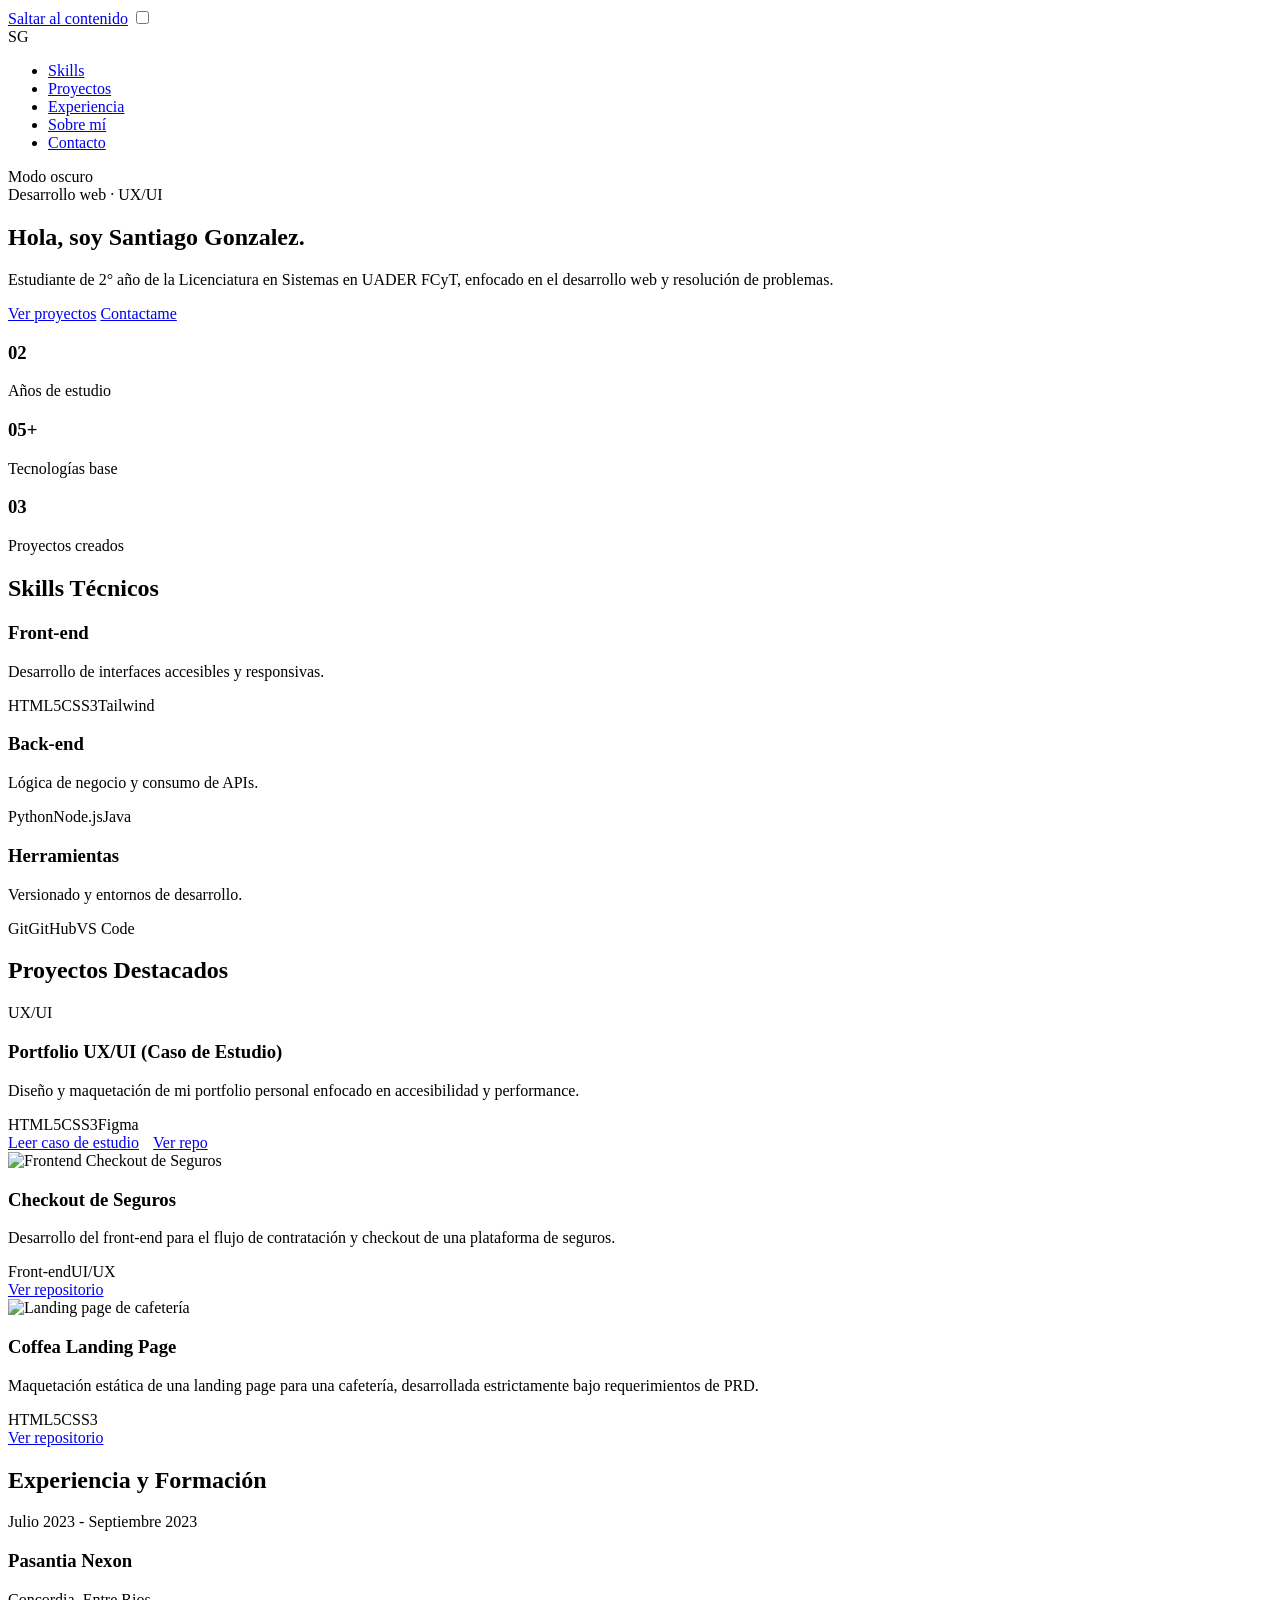
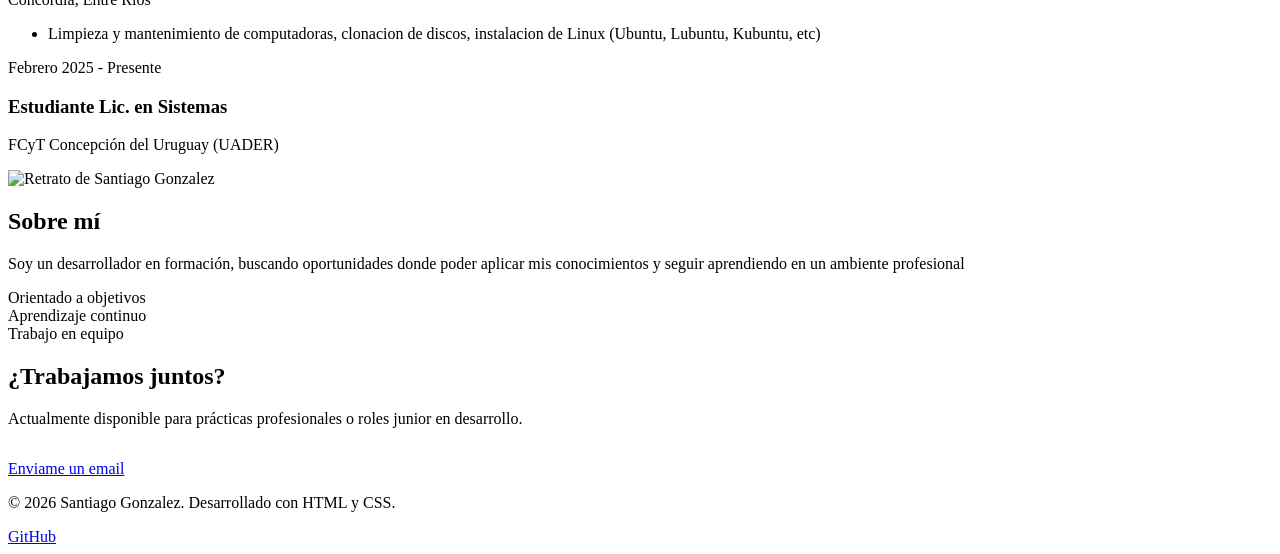
==== index.html @ c561883c "feat: estructura base del HTML semantico" ====
<!DOCTYPE html>
<html lang="es">
<head>
    <meta charset="UTF-8">
    <meta name="viewport" content="width=device-width, initial-scale=1.0">
    <!-- Metadatos SEO y Open Graph -->
    <title>Santiago Gonzalez | Portfolio UX/UI & Dev</title>
    <meta name="description" content="Portfolio de Santiago Gonzalez, estudiante de Licenciatura en Sistemas en FCyT UADER.">
    <meta property="og:title" content="Santiago Gonzalez | Portfolio">
    <meta property="og:description" content="Desarrollador Web y estudiante de Sistemas">
    <meta property="og:image" content="link-a-tu-imagen.jpg">
    <meta name="theme-color" content="#f0f4f8">
    
    <!-- Fuentes de Google Fonts -->
    <link rel="preconnect" href="https://fonts.googleapis.com">
    <link rel="preconnect" href="https://fonts.gstatic.com" crossorigin>
    <link href="https://fonts.googleapis.com/css2?family=Inter:wght@400;600&family=Space+Grotesk:wght@600;700&display=swap" rel="stylesheet">
    
    <link rel="stylesheet" href="style.css">
</head>
<body>
    <!-- Enlace de accesibilidad para teclado -->
    <a href="#main-content" class="skip-link">Saltar al contenido</a>

    <input class="theme-toggle" type="checkbox" id="theme-toggle">

    <!-- 1. HEADER -->
    <header class="header">
        <nav class="nav-container">
            <div class="logo">SG</div>
            <ul class="nav-links">
                <li><a href="#skills">Skills</a></li>
                <li><a href="#proyectos">Proyectos</a></li>
                <li><a href="#experiencia">Experiencia</a></li>
                <li><a href="#sobre-mi">Sobre mí</a></li>
                <li><a href="#contacto">Contacto</a></li>
            </ul>
            <label class="theme-switch" for="theme-toggle">
                <span class="theme-switch-icon" aria-hidden="true"></span>
                <span class="theme-switch-text">Modo oscuro</span>
            </label>
        </nav>
    </header>

    <main id="main-content">
        <!-- 2. HERO -->
        <section id="hero" class="hero">
            <div class="hero-content">
                <span class="eyebrow">Desarrollo web · UX/UI</span>
                <h1>Hola, soy Santiago Gonzalez.</h1>
                <p class="subtitle">Estudiante de 2° año de la Licenciatura en Sistemas en UADER FCyT, enfocado en el desarrollo web y resolución de problemas.</p>
                <div class="hero-ctas">
                    <a href="#proyectos" class="btn btn-primary">Ver proyectos</a>
                    <a href="#contacto" class="btn btn-secondary">Contactame</a>
                </div>
            </div>
        </section>

        <!-- 3. MÉTRICAS -->
        <section id="metricas" class="section">
            <div class="grid-metricas">
                <article class="card-metrica">
                    <h3>02</h3>
                    <p>Años de estudio</p>
                </article>
                <article class="card-metrica">
                    <h3>05+</h3>
                    <p>Tecnologías base</p>
                </article>
                <article class="card-metrica">
                    <h3>03</h3>
                    <p>Proyectos creados</p>
                </article>
            </div>
        </section>

        <!-- 4. SKILLS -->
        <section id="skills" class="section">
            <h2>Skills Técnicos</h2>
            <div class="grid-skills">
                <article class="card-skill">
                    <h3>Front-end</h3>
                    <p>Desarrollo de interfaces accesibles y responsivas.</p>
                    <div class="tags">
                        <span>HTML5</span><span>CSS3</span><span>Tailwind</span>
                    </div>
                </article>
                <article class="card-skill">
                    <h3>Back-end</h3>
                    <p>Lógica de negocio y consumo de APIs.</p>
                    <div class="tags">
                        <span>Python</span><span>Node.js</span><span>Java</span>
                    </div>
                </article>
                <article class="card-skill">
                    <h3>Herramientas</h3>
                    <p>Versionado y entornos de desarrollo.</p>
                    <div class="tags">
                        <span>Git</span><span>GitHub</span><span>VS Code</span>
                    </div>
                </article>
            </div>
        </section>

       <!-- 5. PROYECTOS -->
        <section id="proyectos" class="section">
            <h2>Proyectos Destacados</h2>
            <div class="grid-proyectos">
                
                <!-- PROYECTO 1: CASO DE ESTUDIO (Obligatorio) -->
                <article class="card-proyecto">
                    <div class="project-visual project-visual--ux" role="img" aria-label="Diseño del portfolio UX/UI">
                        <span>UX/UI</span>
                    </div>
                    <h3>Portfolio UX/UI (Caso de Estudio)</h3>
                    <p>Diseño y maquetación de mi portfolio personal enfocado en accesibilidad y performance.</p>
                    <div class="tags">
                        <span>HTML5</span><span>CSS3</span><span>Figma</span>
                    </div>
                    <a href="caso-estudio.html" class="link-proyecto">Leer caso de estudio</a>
                    <a href="https://github.com/santiagogo8911/TU-REPO-DEL-PORTFOLIO" class="link-proyecto" target="_blank" rel="noopener noreferrer" style="margin-left: 10px;">Ver repo</a>
                </article>
                
                <!-- PROYECTO 2: CHECKOUT SEGUROS -->
                <article class="card-proyecto">
                    <!-- Sacale captura al TP de seguros y guardala como seguros.webp -->
                    <img class="project-image" src="seguros.webp" alt="Frontend Checkout de Seguros" width="400" height="200" loading="lazy">
                    <h3>Checkout de Seguros</h3>
                    <p>Desarrollo del front-end para el flujo de contratación y checkout de una plataforma de seguros.</p>
                    <div class="tags">
                        <span>Front-end</span><span>UI/UX</span>
                    </div>
                    <a href="https://github.com/santiagogo8911/tp-seguros" class="link-proyecto" target="_blank" rel="noopener noreferrer">Ver repositorio</a>
                </article>
                
                <!-- PROYECTO 3: COFFEA LANDING -->
                <article class="card-proyecto">
                    <!-- Sacale captura al TP de la cafetería y guardala como coffea.webp -->
                    <img class="project-image" src="coffea.webp" alt="Landing page de cafetería" width="400" height="200" loading="lazy">
                    <h3>Coffea Landing Page</h3>
                    <p>Maquetación estática de una landing page para una cafetería, desarrollada estrictamente bajo requerimientos de PRD.</p>
                    <div class="tags">
                        <span>HTML5</span><span>CSS3</span>
                    </div>
                    <a href="https://github.com/santiagogo8911/coffea-landing" class="link-proyecto" target="_blank" rel="noopener noreferrer">Ver repositorio</a>
                </article>
                
            </div>
        </section>

        <!-- 6. EXPERIENCIA -->
        <section id="experiencia" class="section">
            <h2>Experiencia y Formación</h2>
            <div class="timeline">
                <article class="timeline-item">
                    <span class="date">Julio 2023 - Septiembre 2023</span>
                    <h3>Pasantia Nexon</h3>
                    <p>Concordia, Entre Rios</p>
                    <ul>
                        <li>Limpieza y mantenimiento de computadoras, clonacion de discos, instalacion de Linux (Ubuntu, Lubuntu, Kubuntu, etc)</li>
                    </ul>
                </article>
                <article class="timeline-item">
                    <span class="date">Febrero 2025 - Presente </span>
                    <h3>Estudiante Lic. en Sistemas</h3>
                    <p>FCyT Concepción del Uruguay (UADER)</p>
                </article>
            </div>
        </section>

        <!-- 7. SOBRE MÍ -->
        <section id="sobre-mi" class="section grid-sobre-mi">
            <div class="sobre-mi-img">
    <img class="profile-image" src="perfil2.webp" alt="Retrato de Santiago Gonzalez" loading="lazy">
</div>
            <div class="sobre-mi-texto">
                <h2>Sobre mí</h2>
                <p>Soy un desarrollador en formación, buscando oportunidades donde poder aplicar mis conocimientos y seguir aprendiendo en un ambiente profesional </p>
                <div class="principios">
                    <article class="principio"> Orientado a objetivos</article>
                    <article class="principio"> Aprendizaje continuo</article>
                    <article class="principio"> Trabajo en equipo</article>
                </div>
            </div>
        </section>

        <!-- 8. CONTACTO -->
        <section id="contacto" class="section section-contacto">
            <h2>¿Trabajamos juntos?</h2>
            <p>Actualmente disponible para prácticas profesionales o roles junior en desarrollo.</p>
            <div class="hero-ctas" style="justify-content: center; margin-top: 2rem;">
                <!-- Cambiá el mail -->
                <a href="mailto:gonzalezzsantiago35@gmail.com" class="btn btn-primary">Enviame un email</a>
            </div>
        </section>
    </main>

    <!-- 9. FOOTER -->
    <footer class="footer">
        <p>&copy; 2026 Santiago Gonzalez. Desarrollado con HTML y CSS.</p>
        <div class="footer-links">
            <a href="https://github.com/tu-usuario" target="_blank" rel="noopener noreferrer">GitHub</a>
        </div>
    </footer>
</body>
</html>
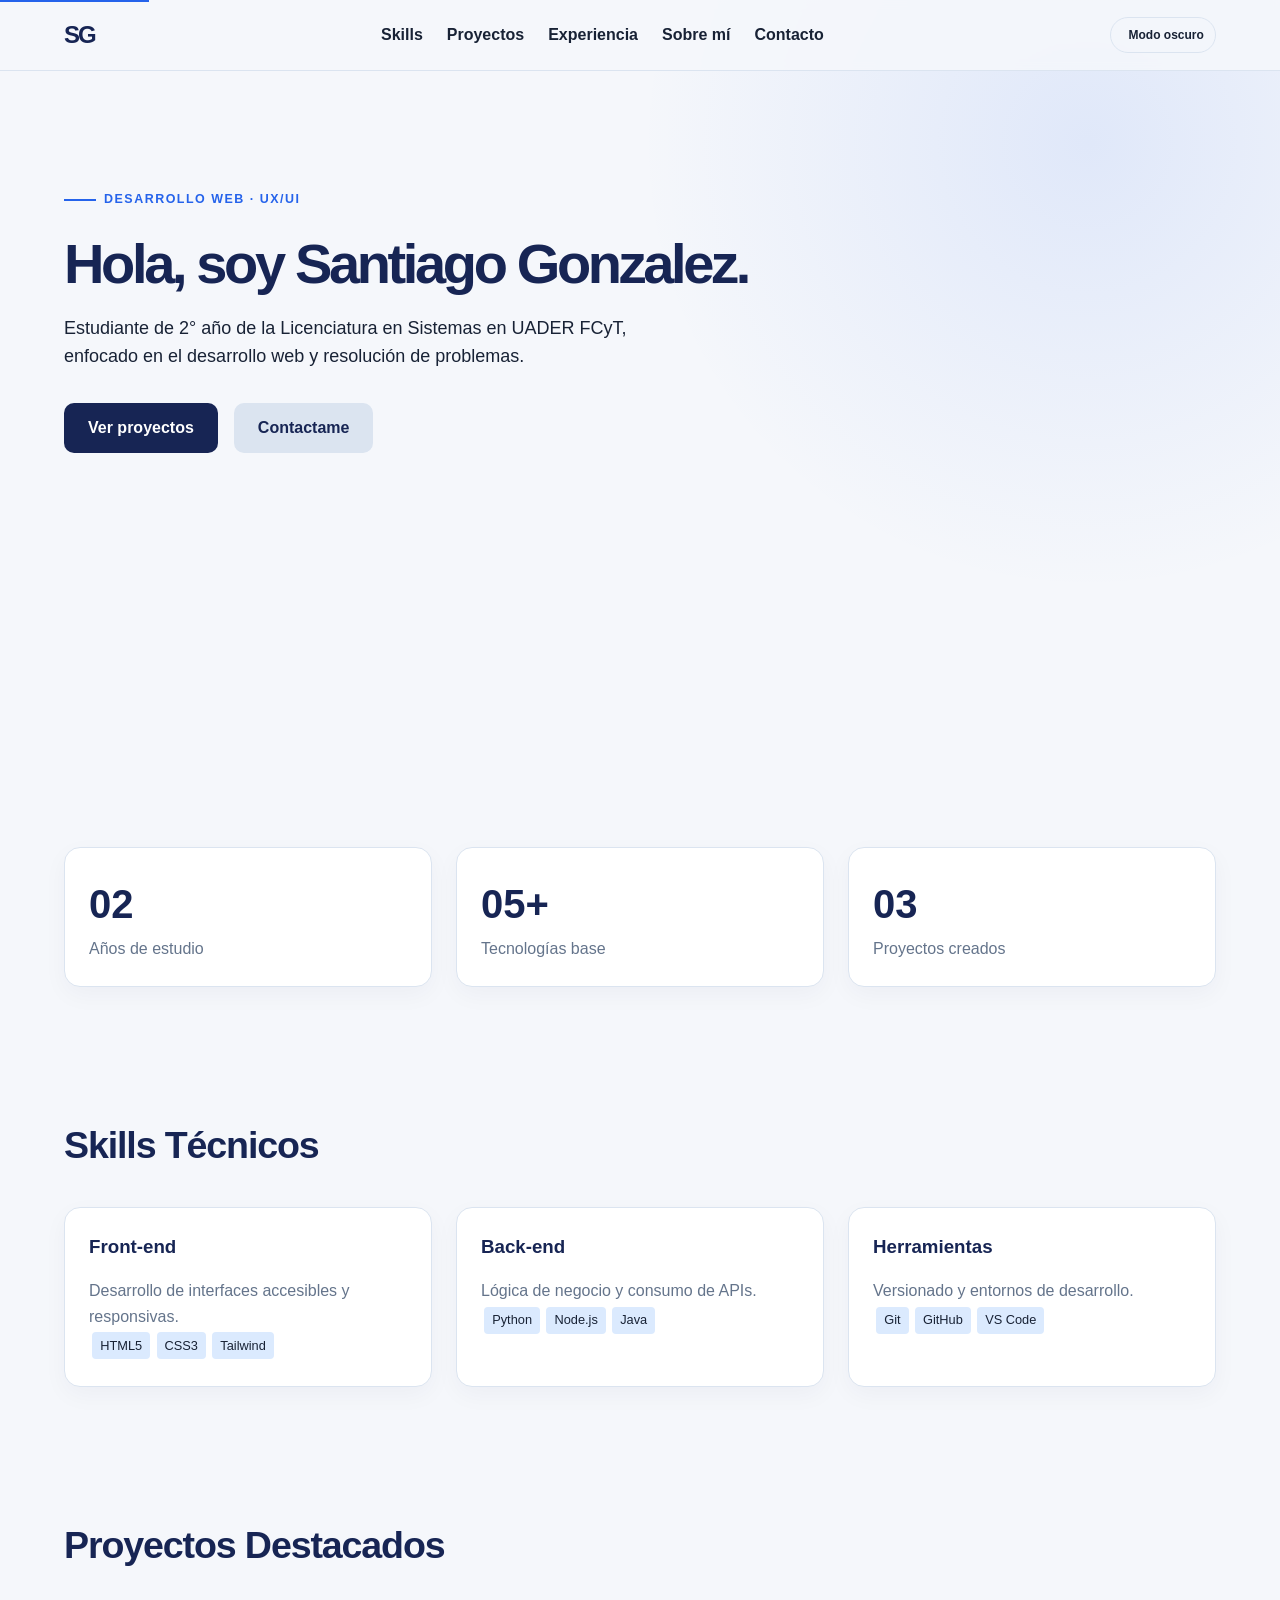
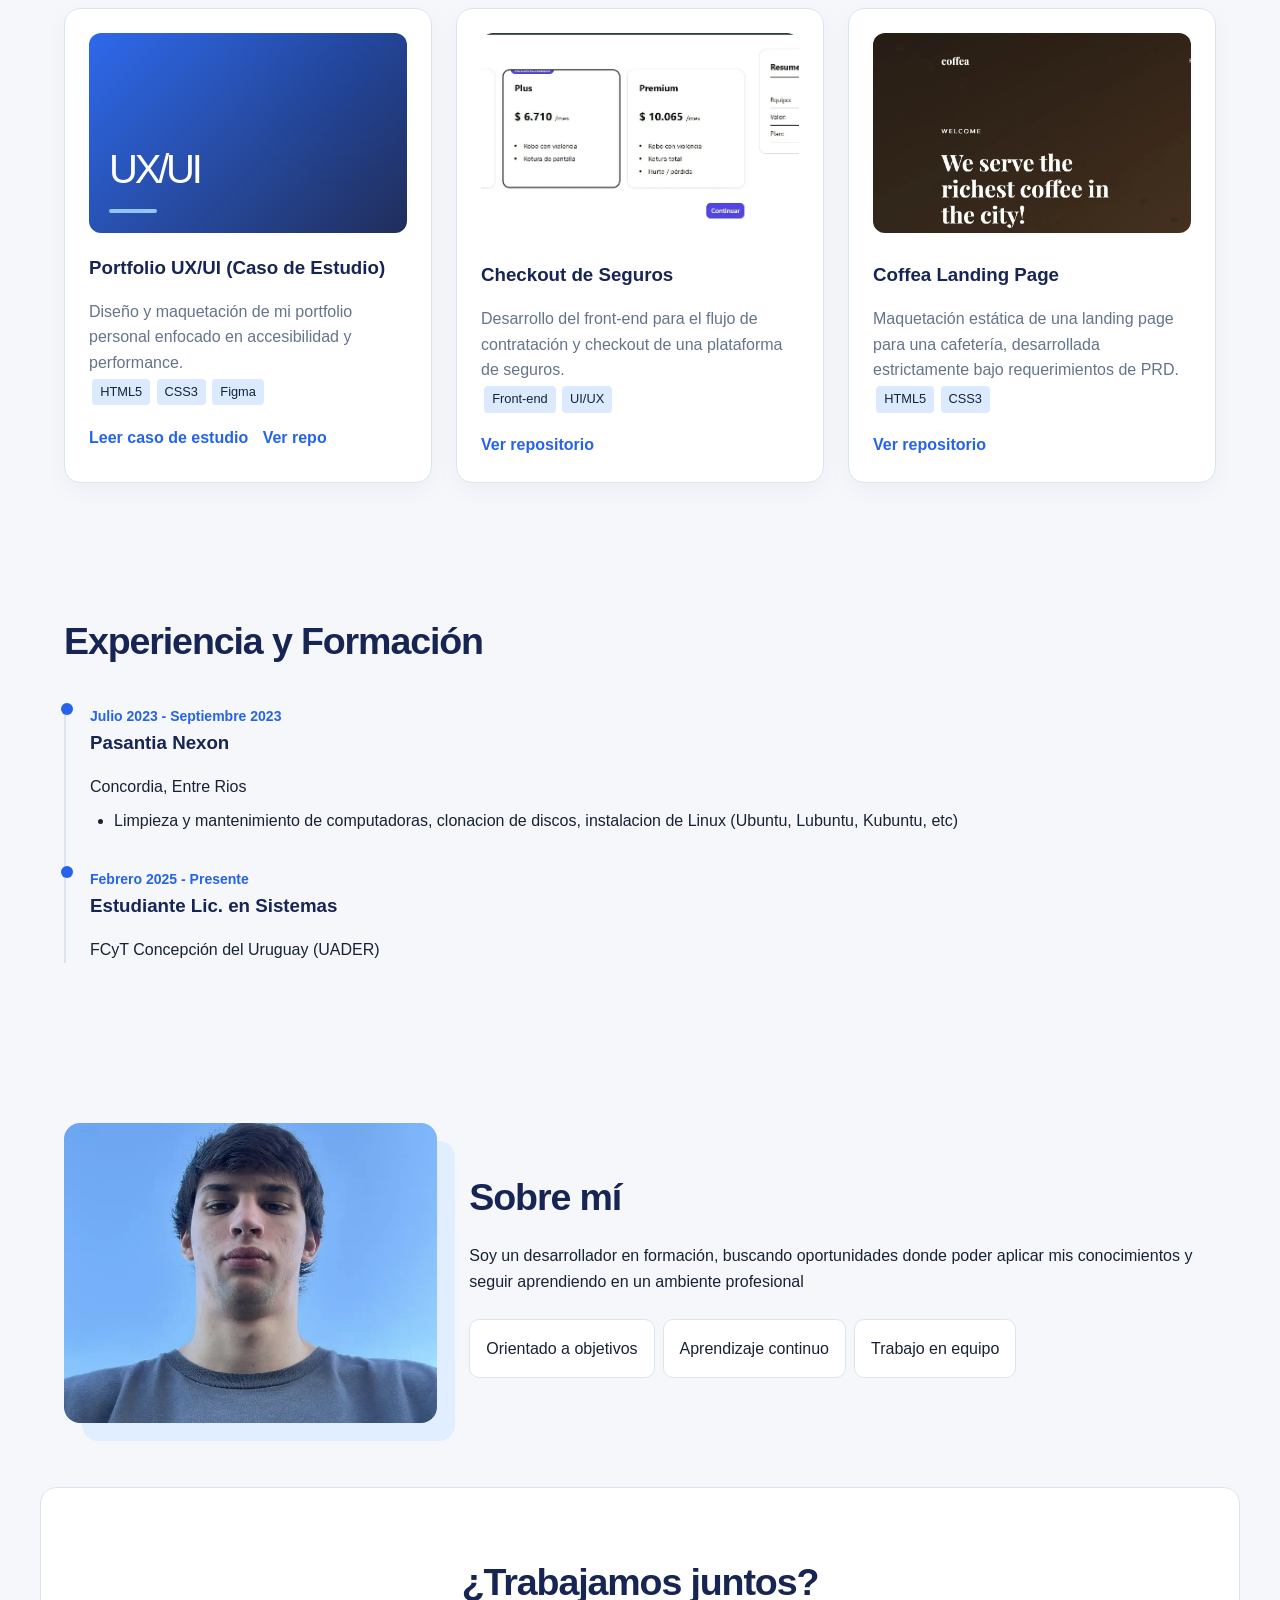
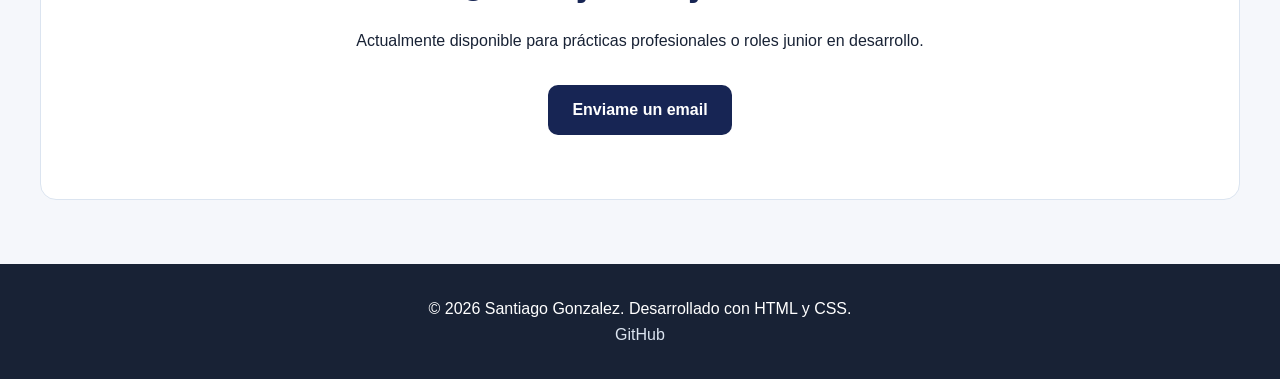
==== commit fdbec567: "fix: sube archivo caso-estudio.html faltante" ====
--- a/index.html
+++ b/index.html
@@ -118,7 +118,7 @@
                         <span>HTML5</span><span>CSS3</span><span>Figma</span>
                     </div>
                     <a href="caso-estudio.html" class="link-proyecto">Leer caso de estudio</a>
-                    <a href="https://github.com/santiagogo8911/TU-REPO-DEL-PORTFOLIO" class="link-proyecto" target="_blank" rel="noopener noreferrer" style="margin-left: 10px;">Ver repo</a>
+                    <a href="https://github.com/santiagogo8911/portfolio-web" class="link-proyecto" target="_blank" rel="noopener noreferrer" style="margin-left: 10px;">Ver repo</a>
                 </article>
                 
                 <!-- PROYECTO 2: CHECKOUT SEGUROS -->
--- a/style.css
+++ b/style.css
@@ -0,0 +1,533 @@
+/* style.css */
+
+/* 1. VARIABLES (Tu paleta Azul Naval + Accent eléctrico) */
+:root {
+  --bg-color: #f5f7fb;
+  --surface: #ffffff;
+  --text-color: #182235;
+  --muted: #64748b;
+  --primary: #172554;
+  --secondary: #dbe4f0;
+  --accent: #2563eb;
+  --accent-soft: #dbeafe;
+  --header-bg: rgba(245, 247, 251, 0.86);
+  
+  --font-heading: 'Space Grotesk', sans-serif;
+  --font-body: 'Inter', sans-serif;
+  
+  --transition: 0.3s ease;
+}
+
+/* 2. BASE & RESET */
+* {
+  margin: 0;
+  padding: 0;
+  box-sizing: border-box;
+}
+
+html {
+  scroll-behavior: smooth;
+}
+
+body {
+  background:
+    radial-gradient(circle at 85% 4%, rgba(37, 99, 235, 0.1), transparent 28rem),
+    var(--bg-color);
+  color: var(--text-color);
+  font-family: var(--font-body);
+  line-height: 1.6;
+  transition: background-color var(--transition), color var(--transition);
+}
+
+body:has(.theme-toggle:checked) {
+  --bg-color: #0b1120;
+  --surface: #111827;
+  --text-color: #e5e7eb;
+  --muted: #a7b1c2;
+  --primary: #bfdbfe;
+  --secondary: #263449;
+  --accent: #60a5fa;
+  --accent-soft: #1e3a5f;
+  --header-bg: rgba(11, 17, 32, 0.86);
+  color-scheme: dark;
+}
+
+.theme-toggle {
+  position: absolute;
+  width: 1px;
+  height: 1px;
+  overflow: hidden;
+  clip: rect(0 0 0 0);
+  white-space: nowrap;
+}
+
+h1, h2, h3 {
+  font-family: var(--font-heading);
+  color: var(--primary);
+  margin-bottom: 1rem;
+}
+
+h2 {
+  font-size: clamp(1.75rem, 3vw, 2.35rem);
+  letter-spacing: -0.03em;
+}
+
+/* 3. ACCESIBILIDAD */
+.skip-link {
+  position: absolute;
+  top: -40px;
+  left: 0;
+  background: var(--accent);
+  color: white;
+  padding: 8px;
+  z-index: 1000;
+  transition: top var(--transition);
+}
+.skip-link:focus {
+  top: 0;
+}
+
+:focus-visible {
+  outline: 3px solid var(--accent);
+  outline-offset: 2px;
+}
+
+/* 4. LAYOUT GENERAL */
+.section {
+  padding: 4rem 1.5rem;
+  max-width: 1200px;
+  margin: 0 auto;
+  scroll-margin-top: 80px; /* Evita que el header tape los títulos */
+}
+
+/* 5. HEADER FIXO */
+.header {
+  position: sticky;
+  top: 0;
+  background-color: var(--header-bg);
+  backdrop-filter: blur(5px);
+  border-bottom: 1px solid var(--secondary);
+  z-index: 100;
+}
+
+.nav-container {
+  display: flex;
+  justify-content: space-between;
+  align-items: center;
+  padding: 1rem 1.5rem;
+  max-width: 1200px;
+  margin: 0 auto;
+}
+
+.theme-switch {
+  display: inline-flex;
+  align-items: center;
+  gap: 0.4rem;
+  flex-shrink: 0;
+  padding: 0.45rem 0.7rem;
+  border: 1px solid var(--secondary);
+  border-radius: 999px;
+  color: var(--text-color);
+  cursor: pointer;
+  font-size: 0.75rem;
+  font-weight: 600;
+  transition: background-color var(--transition), border-color var(--transition);
+}
+
+.theme-switch:hover {
+  background-color: var(--accent-soft);
+}
+
+.theme-switch-icon {
+  color: var(--accent);
+  font-size: 1rem;
+  line-height: 1;
+}
+
+.theme-toggle:focus-visible + .header .theme-switch {
+  outline: 3px solid var(--accent);
+  outline-offset: 2px;
+}
+
+.logo {
+  font-family: var(--font-heading);
+  font-weight: 700;
+  font-size: 1.5rem;
+  color: var(--primary);
+  letter-spacing: -0.08em;
+}
+
+.nav-links {
+  display: none; /* Oculto en mobile muy chico, se asume menú hamburguesa en JS, o visible directo en tablet */
+  list-style: none;
+  gap: 1.5rem;
+}
+
+.nav-links a {
+  text-decoration: none;
+  color: var(--text-color);
+  font-weight: 600;
+  transition: color var(--transition);
+}
+
+.nav-links a:hover {
+  color: var(--accent);
+}
+
+/* 6. COMPONENTES: BOTONES Y BADGES */
+.btn {
+  display: inline-block;
+  padding: 0.75rem 1.5rem;
+  border-radius: 10px;
+  text-decoration: none;
+  font-weight: 600;
+  transition: all var(--transition);
+  text-align: center;
+}
+
+.btn-primary {
+  background-color: var(--primary);
+  color: #ffffff;
+}
+
+.btn-primary:hover {
+  background-color: var(--accent);
+  transform: translateY(-2px);
+}
+
+.btn-secondary {
+  background-color: var(--secondary);
+  color: var(--primary);
+}
+
+.btn-secondary:hover {
+  background-color: var(--text-color);
+  color: #ffffff;
+}
+
+.badge {
+  display: inline-block;
+  background-color: var(--secondary);
+  color: var(--primary);
+  padding: 0.25rem 0.75rem;
+  border-radius: 20px;
+  font-size: 0.875rem;
+  font-weight: 600;
+  margin-bottom: 1.5rem;
+}
+
+.tags span {
+  display: inline-block;
+  background-color: var(--accent-soft);
+  padding: 0.2rem 0.5rem;
+  border-radius: 4px;
+  font-size: 0.8rem;
+  margin: 0.2rem;
+  color: var(--text-color);
+}
+
+/* 7. SECCIONES ESPECÍFICAS (Mobile-first) */
+.hero {
+  min-height: min(680px, calc(100vh - 76px));
+  padding: 7rem 1.5rem 6rem;
+  display: flex;
+  flex-direction: column;
+  align-items: flex-start;
+  max-width: 1200px;
+  margin: 0 auto;
+}
+
+.eyebrow {
+  display: inline-flex;
+  align-items: center;
+  gap: 0.5rem;
+  margin-bottom: 1.25rem;
+  color: var(--accent);
+  font-size: 0.78rem;
+  font-weight: 700;
+  letter-spacing: 0.12em;
+  text-transform: uppercase;
+}
+
+.eyebrow::before {
+  content: '';
+  width: 2rem;
+  height: 2px;
+  background: currentColor;
+}
+
+.hero h1 {
+  max-width: 760px;
+  font-size: clamp(2.6rem, 7vw, 5.2rem);
+  line-height: 1.2;
+  letter-spacing: -0.06em;
+}
+
+.hero .subtitle {
+  font-size: 1.125rem;
+  margin-bottom: 2rem;
+  max-width: 600px;
+}
+
+.hero-ctas {
+  display: flex;
+  gap: 1rem;
+  flex-wrap: wrap;
+}
+
+/* Grillas */
+.grid-metricas, .grid-skills, .grid-proyectos {
+  display: grid;
+  grid-template-columns: 1fr;
+  gap: 1.5rem;
+  margin-top: 2rem;
+}
+
+/* Tarjetas */
+.card-metrica, .card-skill, .card-proyecto {
+  background-color: var(--surface);
+  padding: 1.5rem;
+  border-radius: 16px;
+  border: 1px solid var(--secondary);
+  box-shadow: 0 8px 24px rgba(23, 37, 84, 0.04);
+  transition: transform var(--transition), box-shadow var(--transition), border-color var(--transition);
+}
+
+.card-metrica:hover, .card-skill:hover, .card-proyecto:hover {
+  transform: translateY(-5px);
+  box-shadow: 0 18px 35px rgba(23, 37, 84, 0.1);
+  border-color: #b8c8e5;
+}
+
+.card-metrica h3 {
+  font-size: 2.5rem;
+  margin-bottom: 0;
+}
+
+.card-metrica p,
+.card-skill p,
+.card-proyecto p {
+  color: var(--muted);
+}
+
+/* Proyectos y visuales */
+.project-image,
+.project-visual {
+  width: 100%;
+  height: 200px;
+  margin-bottom: 1.25rem;
+  border-radius: 12px;
+  object-fit: cover;
+}
+
+.project-visual {
+  display: flex;
+  align-items: flex-end;
+  padding: 1.25rem;
+  overflow: hidden;
+  background:
+    linear-gradient(135deg, rgba(37, 99, 235, 0.96), rgba(23, 37, 84, 0.96)),
+    radial-gradient(circle at 80% 20%, #93c5fd, transparent 40%);
+  color: #ffffff;
+  font-family: var(--font-heading);
+  font-size: 2.5rem;
+  letter-spacing: -0.08em;
+}
+
+.project-visual span {
+  position: relative;
+}
+
+.project-visual span::after {
+  content: '';
+  display: block;
+  width: 3rem;
+  height: 0.25rem;
+  margin-top: 0.5rem;
+  border-radius: 99px;
+  background: #93c5fd;
+}
+
+.img-placeholder, .foto-placeholder {
+  background-color: var(--secondary);
+  border-radius: 4px;
+  display: flex;
+  align-items: center;
+  justify-content: center;
+  color: var(--text-color);
+  font-weight: bold;
+}
+
+.img-placeholder {
+  height: 200px;
+  margin-bottom: 1rem;
+}
+
+.link-proyecto {
+  display: inline-block;
+  margin-top: 1rem;
+  color: var(--accent);
+  text-decoration: none;
+  font-weight: 600;
+}
+
+.link-proyecto:hover {
+  text-decoration: underline;
+}
+
+/* Timeline Experiencia */
+.timeline {
+  border-left: 2px solid var(--secondary);
+  padding-left: 1.5rem;
+  margin-top: 2rem;
+}
+
+.timeline-item {
+  margin-bottom: 2rem;
+  position: relative;
+}
+
+.timeline-item::before {
+  content: '';
+  position: absolute;
+  left: -1.8rem;
+  top: 0;
+  width: 12px;
+  height: 12px;
+  border-radius: 50%;
+  background-color: var(--accent);
+}
+
+.date {
+  font-size: 0.875rem;
+  color: var(--accent);
+  font-weight: 600;
+}
+
+.timeline-item ul {
+  padding-left: 1.5rem;
+  margin-top: 0.5rem;
+}
+
+/* Sobre mí */
+.grid-sobre-mi {
+  display: grid;
+  grid-template-columns: 1fr;
+  gap: 2rem;
+}
+
+.profile-image {
+  display: block;
+  width: 100%;
+  height: 300px;
+  border-radius: 16px;
+  object-fit: cover;
+  object-position: center 60%;
+  filter: saturate(0.9) contrast(1.04);
+  box-shadow: 18px 18px 0 var(--accent-soft);
+}
+
+.foto-placeholder {
+  height: 300px;
+  border-radius: 8px;
+}
+
+.principios {
+  display: flex;
+  flex-direction: column;
+  gap: 0.5rem;
+  margin-top: 1.5rem;
+}
+
+.principio {
+  background-color: var(--surface);
+  padding: 1rem;
+  border-radius: 10px;
+  border: 1px solid var(--secondary);
+}
+
+/* Contacto y Footer */
+.section-contacto {
+  text-align: center;
+  background-color: var(--surface);
+  border-radius: 16px;
+  border: 1px solid var(--secondary);
+  padding: 4rem 2rem;
+  margin-bottom: 4rem;
+}
+
+.footer {
+  background-color: var(--text-color);
+  color: #ffffff;
+  text-align: center;
+  padding: 2rem;
+}
+
+.footer-links a {
+  color: var(--secondary);
+  text-decoration: none;
+  margin: 0 0.5rem;
+}
+
+.footer-links a:hover {
+  color: var(--accent);
+}
+
+/* 8. MEDIA QUERIES (Breakpoints obligatorios: 768px y 1280px) */
+@media (min-width: 768px) {
+  .nav-links {
+    display: flex;
+  }
+  
+  .grid-metricas {
+    grid-template-columns: repeat(3, 1fr);
+  }
+  
+  .grid-skills, .grid-proyectos {
+    grid-template-columns: repeat(2, 1fr);
+  }
+  
+  .grid-sobre-mi {
+    grid-template-columns: 1fr 2fr;
+    align-items: center;
+  }
+  
+  .principios {
+    flex-direction: row;
+  }
+}
+
+@media (max-width: 767px) {
+  .nav-container {
+    align-items: flex-start;
+    flex-wrap: wrap;
+    gap: 0.75rem;
+  }
+
+  .nav-links {
+    display: flex;
+    justify-content: flex-end;
+    flex-wrap: wrap;
+    gap: 0.35rem 0.75rem;
+    max-width: 245px;
+  }
+
+  .nav-links a {
+    font-size: 0.72rem;
+  }
+
+  .theme-switch {
+    order: 3;
+    margin-left: auto;
+  }
+}
+
+@media (min-width: 1280px) {
+  .hero h1 {
+    font-size: 3.5rem;
+  }
+  
+  .grid-skills, .grid-proyectos {
+    grid-template-columns: repeat(3, 1fr);
+  }
+}
